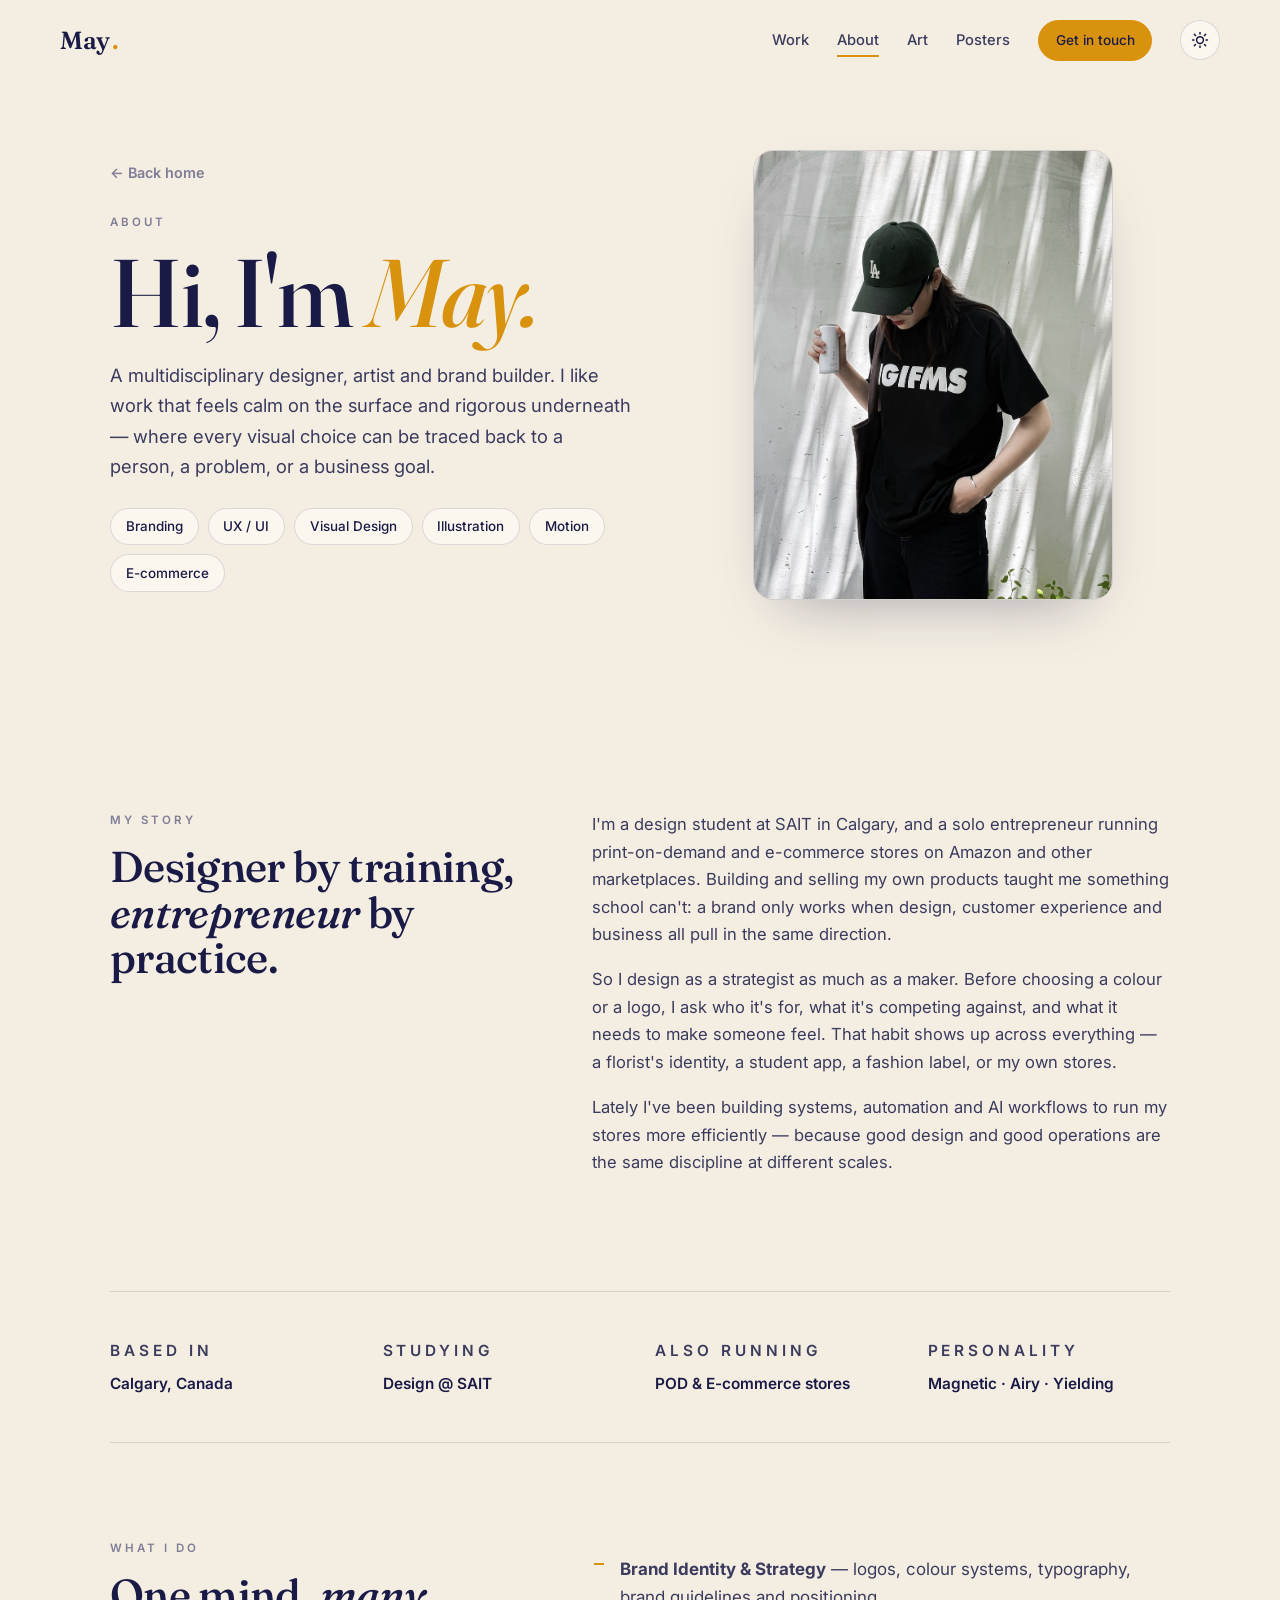
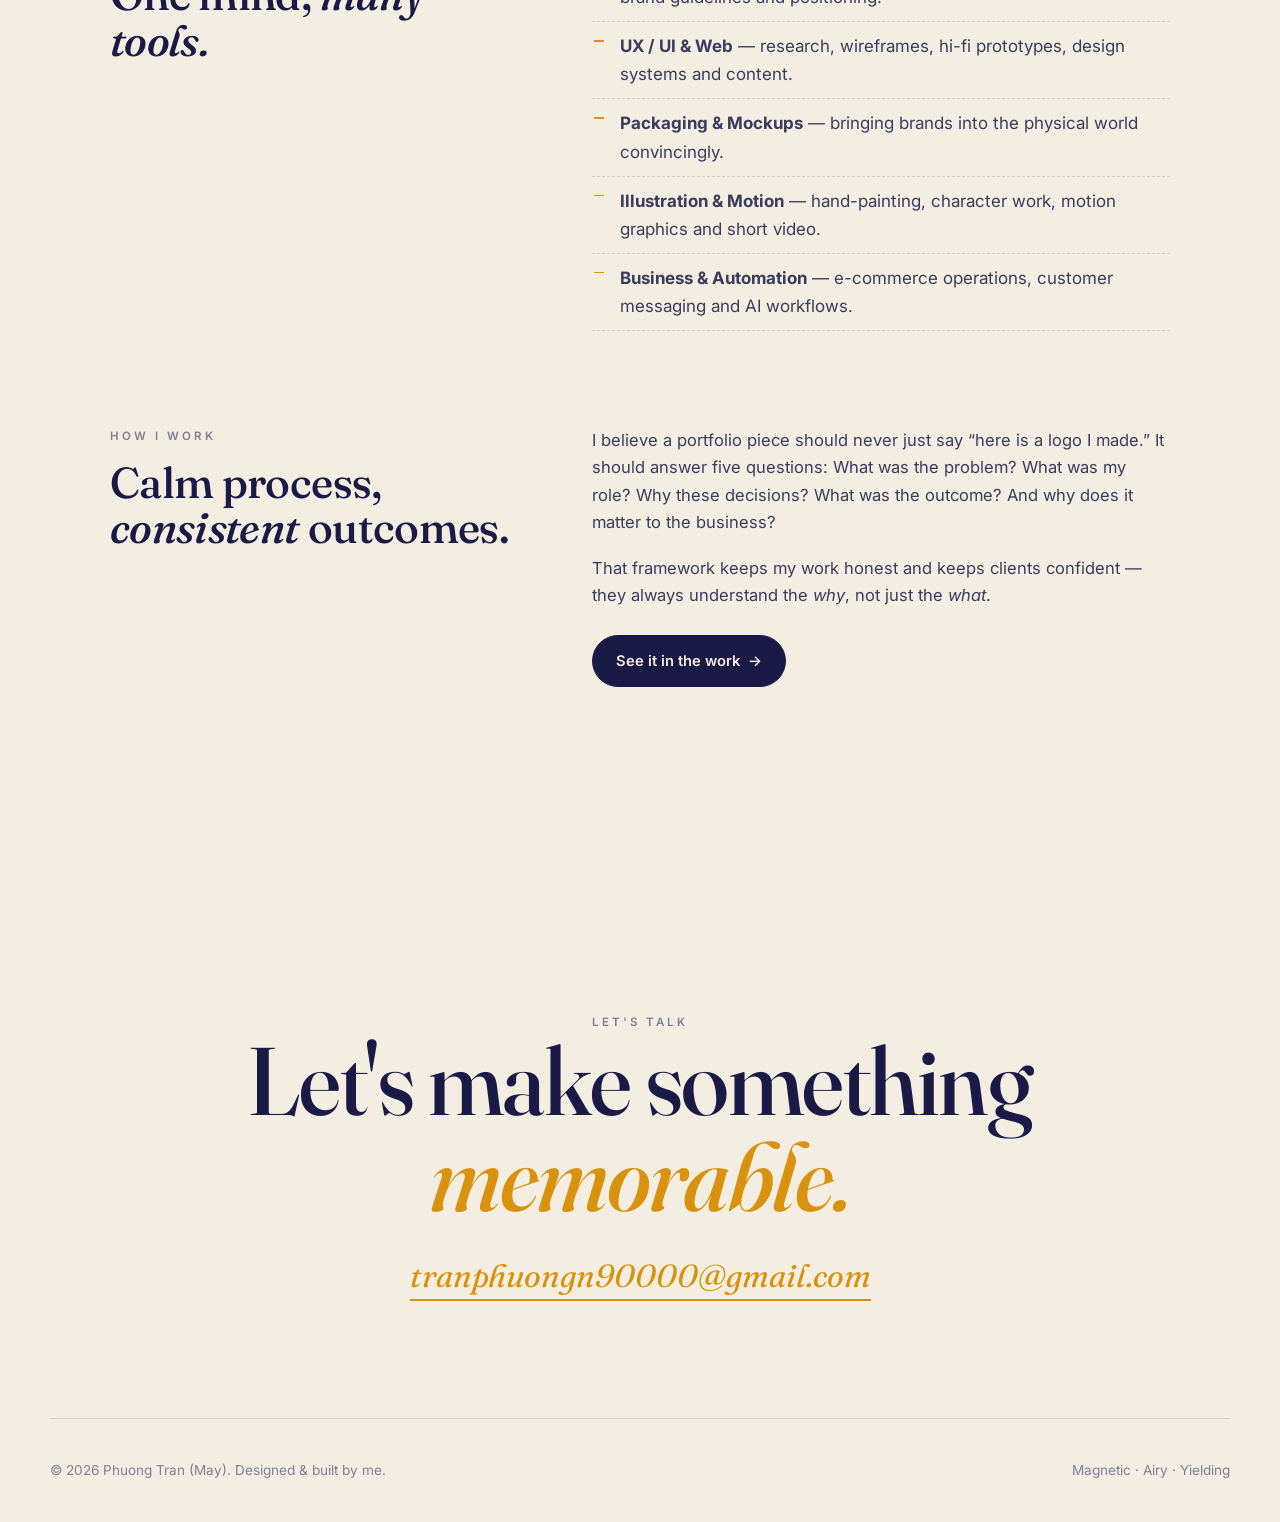
==== about.html @ f68b7678 "Initial portfolio website" ====
<!DOCTYPE html>
<html lang="en">
<head>
<meta charset="UTF-8">
<meta name="viewport" content="width=device-width, initial-scale=1.0">
<title>About — May (Phuong Tran)</title>
<meta name="description" content="About May (Phuong Tran) — multidisciplinary designer, artist and brand builder based in Calgary.">
<link rel="preconnect" href="https://fonts.googleapis.com">
<link rel="preconnect" href="https://fonts.gstatic.com" crossorigin>
<link href="https://fonts.googleapis.com/css2?family=Fraunces:ital,opsz,wght@0,9..144,400;0,9..144,500;0,9..144,600;1,9..144,400;1,9..144,500&family=Inter:wght@400;500;600&family=Caveat:wght@500;600;700&display=swap" rel="stylesheet">
<link rel="stylesheet" href="css/style.css">
<script>(function(){try{var t=localStorage.getItem('may-theme')||'light';document.documentElement.setAttribute('data-theme',t);}catch(e){}})();</script>
<link rel="icon" href="data:image/svg+xml,<svg xmlns='http://www.w3.org/2000/svg' viewBox='0 0 100 100'><text y='.9em' font-size='80' font-family='Georgia' fill='%23D9920E'>M</text></svg>">
</head>
<body>
<nav class="nav">
  <a href="index.html" class="brand">May<span class="dot">.</span></a>
  <div class="nav-right">
    <div class="nav-links">
      <a href="index.html">Work</a><a href="about.html">About</a><a href="art.html">Art</a><a href="posters.html">Posters</a>
      <a href="index.html#contact" class="btn btn--amber nav-cta">Get in touch</a>
    </div>
    <button class="theme-toggle" aria-label="Toggle light / dark">
      <svg class="sun" viewBox="0 0 24 24" fill="none" stroke="currentColor" stroke-width="2" stroke-linecap="round"><circle cx="12" cy="12" r="4.5"/><path d="M12 2v2M12 20v2M2 12h2M20 12h2M4.5 4.5l1.5 1.5M18 18l1.5 1.5M19.5 4.5L18 6M6 18l-1.5 1.5"/></svg>
      <svg class="moon" viewBox="0 0 24 24" fill="none" stroke="currentColor" stroke-width="2" stroke-linecap="round" stroke-linejoin="round"><path d="M21 12.8A9 9 0 1 1 11.2 3a7 7 0 0 0 9.8 9.8z"/></svg>
    </button>
    <button class="burger" aria-label="Menu"><span></span><span></span><span></span></button>
  </div>
</nav>

<header class="proj-hero about-hero">
  <div class="wrap about-hero-grid">
    <div class="about-hero-text">
      <a href="index.html" class="back-link">← Back home</a>
      <p class="eyebrow">About</p>
      <h1>Hi, I'm <span class="serif-italic amber-text">May.</span></h1>
      <p class="lead">A multidisciplinary designer, artist and brand builder. I like work that feels calm on the surface and rigorous underneath — where every visual choice can be traced back to a person, a problem, or a business goal.</p>
      <div class="proj-tags">
        <span class="tag">Branding</span><span class="tag">UX / UI</span><span class="tag">Visual Design</span>
        <span class="tag">Illustration</span><span class="tag">Motion</span><span class="tag">E-commerce</span>
      </div>
    </div>
    <div class="about-hero-art reveal">
      <figure class="about-photo"><img src="assets/img/portrait-photo.jpg" alt="May (Phuong Tran)" decoding="async"></figure>
    </div>
  </div>
</header>

<section class="section">
  <div class="wrap">
    <div class="cs-block reveal">
      <div class="h"><p class="eyebrow">My story</p><h2>Designer by training, <span class="serif-italic">entrepreneur</span> by practice.</h2></div>
      <div class="b">
        <p>I'm a design student at SAIT in Calgary, and a solo entrepreneur running print-on-demand and e-commerce stores on Amazon and other marketplaces. Building and selling my own products taught me something school can't: a brand only works when design, customer experience and business all pull in the same direction.</p>
        <p>So I design as a strategist as much as a maker. Before choosing a colour or a logo, I ask who it's for, what it's competing against, and what it needs to make someone feel. That habit shows up across everything — a florist's identity, a student app, a fashion label, or my own stores.</p>
        <p>Lately I've been building systems, automation and AI workflows to run my stores more efficiently — because good design and good operations are the same discipline at different scales.</p>
      </div>
    </div>

    <div class="facts reveal">
      <div class="f"><p class="eyebrow">Based in</p><p><b>Calgary, Canada</b></p></div>
      <div class="f"><p class="eyebrow">Studying</p><p><b>Design @ SAIT</b></p></div>
      <div class="f"><p class="eyebrow">Also running</p><p><b>POD &amp; E-commerce stores</b></p></div>
      <div class="f"><p class="eyebrow">Personality</p><p><b>Magnetic · Airy · Yielding</b></p></div>
    </div>

    <div class="cs-block reveal">
      <div class="h"><p class="eyebrow">What I do</p><h2>One mind, <span class="serif-italic">many tools.</span></h2></div>
      <div class="b">
        <ul>
          <li><b>Brand Identity &amp; Strategy</b> — logos, colour systems, typography, brand guidelines and positioning.</li>
          <li><b>UX / UI &amp; Web</b> — research, wireframes, hi-fi prototypes, design systems and content.</li>
          <li><b>Packaging &amp; Mockups</b> — bringing brands into the physical world convincingly.</li>
          <li><b>Illustration &amp; Motion</b> — hand-painting, character work, motion graphics and short video.</li>
          <li><b>Business &amp; Automation</b> — e-commerce operations, customer messaging and AI workflows.</li>
        </ul>
      </div>
    </div>

    <div class="cs-block reveal">
      <div class="h"><p class="eyebrow">How I work</p><h2>Calm process, <span class="serif-italic">consistent</span> outcomes.</h2></div>
      <div class="b">
        <p>I believe a portfolio piece should never just say “here is a logo I made.” It should answer five questions: What was the problem? What was my role? Why these decisions? What was the outcome? And why does it matter to the business?</p>
        <p>That framework keeps my work honest and keeps clients confident — they always understand the <em>why</em>, not just the <em>what</em>.</p>
        <a href="index.html#work" class="btn" style="margin-top:8px">See it in the work <span class="arrow">→</span></a>
      </div>
    </div>
  </div>
</section>

<section class="section contact" id="contact">
  <div class="wrap reveal">
    <p class="eyebrow">Let's talk</p>
    <h2>Let's make something <span class="serif-italic amber-text">memorable.</span></h2>
    <a class="mail" href="mailto:tranphuongn90000@gmail.com">tranphuongn90000@gmail.com</a>
  </div>
</section>

<footer class="footer wrap">
  <span>© <span id="year"></span> Phuong Tran (May). Designed &amp; built by me.</span>
  <span>Magnetic · Airy · Yielding</span>
</footer>
<div class="cursor-ring"></div><div class="cursor-dot"></div>
<script src="js/main.js"></script>
</body>
</html>
---- css/style.css ----
/* ===========================================================
   May — Portfolio  ·  Concept: "ONE LINE"
   Drawn by hand, ordered by design.
   Refined · calm · handcrafted-minimal · soft & free.
   Two themes: warm paper (default) + soft dark, via [data-theme].
   =========================================================== */

/* ---------- THEME TOKENS ---------- */
:root{
  /* warm paper (light) */
  --bg:#F4EEE2;
  --bg-tint:#EFE7D7;
  --surface:#FBF7EF;
  --surface-2:#EDE5D5;
  --text:#1A1A46;          /* midnight ink */
  --text-soft:#3B3B5E;
  --text-mute:#807D97;
  --accent:#D9920E;        /* amber, tuned for light */
  --accent-soft:#F0C04A;
  --stroke:#1A1A46;        /* hand-drawn line colour */
  --hair:rgba(26,26,70,.14);
  --hair-2:rgba(26,26,70,.08);
  --shadow:0 26px 60px -30px rgba(26,26,70,.4);
  --shadow-sm:0 16px 36px -22px rgba(26,26,70,.36);
  --paper-grain:rgba(26,26,70,.02);
  color-scheme:light;
}
[data-theme="dark"]{
  --bg:#0F0F1C;
  --bg-tint:#13131F;
  --surface:#181826;
  --surface-2:#20203A;
  --text:#F1EEE3;          /* warm cream */
  --text-soft:#CFCBDE;
  --text-mute:#928FAC;
  --accent:#FFC83D;
  --accent-soft:#FFD877;
  --stroke:#F1EEE3;
  --hair:rgba(255,255,255,.13);
  --hair-2:rgba(255,255,255,.06);
  --shadow:0 30px 70px -28px rgba(0,0,0,.85);
  --shadow-sm:0 18px 40px -22px rgba(0,0,0,.8);
  --paper-grain:rgba(255,255,255,.015);
  color-scheme:dark;
}

/* ---------- back-compat aliases (used by sub-pages) ---------- */
:root,[data-theme]{
  --cream:var(--bg); --cream-2:var(--surface-2); --paper:var(--surface);
  --ink:var(--text); --ink-soft:var(--text-soft); --ink-mute:var(--text-mute);
  --amber:var(--accent); --amber-deep:var(--accent); --line:var(--hair);
  --r:18px; --maxw:1180px;
  --ease:cubic-bezier(.22,.61,.36,1);
  --serif:"Fraunces",Georgia,serif;
  --sans:"Inter",system-ui,-apple-system,Segoe UI,Roboto,sans-serif;
  --hand:"Caveat",cursive;
}

*,*::before,*::after{box-sizing:border-box;margin:0;padding:0}
html{scroll-behavior:smooth;-webkit-text-size-adjust:100%}
body{
  font-family:var(--sans);background:var(--bg);color:var(--text-soft);
  line-height:1.65;font-size:17px;overflow-x:hidden;-webkit-font-smoothing:antialiased;
  transition:background .6s var(--ease),color .6s var(--ease);
}
img,video{max-width:100%;display:block}
a{color:inherit;text-decoration:none}
::selection{background:var(--accent);color:var(--bg)}

h1,h2,h3,h4{font-family:var(--serif);color:var(--text);line-height:1.05;font-weight:500;letter-spacing:-.015em}
.serif-italic{font-family:var(--serif);font-style:italic}
.hand{font-family:var(--hand);font-weight:600}
.amber-text{color:var(--accent)}
.wrap{max-width:var(--maxw);margin:0 auto;padding:0 clamp(22px,5vw,60px)}
.eyebrow{font-family:var(--sans);font-size:.72rem;font-weight:600;letter-spacing:.26em;text-transform:uppercase;color:var(--text-mute)}

/* ---------- custom cursor ---------- */
.cursor-dot,.cursor-ring{position:fixed;top:0;left:0;border-radius:50%;pointer-events:none;z-index:9999;mix-blend-mode:normal;opacity:0;transition:opacity .3s}
.cursor-dot{width:7px;height:7px;background:var(--accent);transform:translate(-50%,-50%)}
.cursor-ring{width:38px;height:38px;border:1.5px solid var(--stroke);transform:translate(-50%,-50%);transition:width .3s var(--ease),height .3s var(--ease),background .3s,border-color .3s,opacity .3s}
.cursor-ring.hot{width:62px;height:62px;background:color-mix(in srgb,var(--accent) 16%,transparent);border-color:var(--accent)}
body.cursor-on{cursor:none}
body.cursor-on a,body.cursor-on button{cursor:none}
@media(hover:none){.cursor-dot,.cursor-ring{display:none}}

/* ---------- buttons ---------- */
.btn{display:inline-flex;align-items:center;gap:.55em;font-family:var(--sans);font-weight:600;font-size:.92rem;
  padding:.85em 1.55em;border-radius:100px;border:1.5px solid var(--text);background:var(--text);color:var(--bg);
  cursor:pointer;transition:transform .4s var(--ease),background .3s,color .3s,box-shadow .4s,border-color .3s}
.btn:hover{box-shadow:var(--shadow-sm)}
.btn--ghost{background:transparent;color:var(--text)}
.btn--ghost:hover{background:var(--text);color:var(--bg)}
.btn--amber,.nav-links a.btn--amber{background:var(--accent);border-color:var(--accent);color:#1A1A46}
.btn--amber:hover{filter:brightness(1.05)}
.arrow{transition:transform .35s var(--ease)}
.btn:hover .arrow{transform:translateX(4px)}

/* ---------- nav ---------- */
.nav{position:fixed;top:0;left:0;right:0;z-index:50;display:flex;align-items:center;justify-content:space-between;
  padding:20px clamp(22px,5vw,60px);transition:background .4s,box-shadow .4s,padding .4s}
.nav.scrolled{background:color-mix(in srgb,var(--bg) 80%,transparent);backdrop-filter:blur(14px);box-shadow:0 1px 0 var(--hair);padding-top:13px;padding-bottom:13px}
.brand{font-family:var(--serif);font-size:1.55rem;font-weight:600;color:var(--text);letter-spacing:-.02em;display:flex;align-items:center;gap:.12em}
.brand .dot{color:var(--accent)}
.nav-right{display:flex;align-items:center;gap:clamp(16px,2.2vw,30px)}
.nav-links{display:flex;align-items:center;gap:clamp(16px,2.2vw,30px)}
.nav-links a{font-size:.92rem;font-weight:500;color:var(--text-soft);position:relative;padding:4px 0}
.nav-links a::after{content:"";position:absolute;left:0;bottom:0;width:0;height:1.5px;background:var(--accent);transition:width .35s var(--ease)}
.nav-links a:hover::after,.nav-links a.active::after{width:100%}
.nav-cta{padding:.6em 1.2em !important;font-size:.85rem !important}
.theme-toggle{width:40px;height:40px;border-radius:50%;border:1.5px solid var(--hair);background:var(--surface);color:var(--text);
  display:grid;place-items:center;cursor:pointer;transition:transform .5s var(--ease),border-color .3s,background .3s}
.theme-toggle:hover{transform:rotate(40deg);border-color:var(--accent)}
.theme-toggle svg{width:18px;height:18px}
.theme-toggle .moon{display:none}
[data-theme="dark"] .theme-toggle .sun{display:none}
[data-theme="dark"] .theme-toggle .moon{display:block}
.burger{display:none;flex-direction:column;gap:5px;background:none;border:0;cursor:pointer;padding:6px}
.burger span{width:26px;height:2px;background:var(--text);transition:.3s}

/* ---------- thread line (signature) ---------- */
.thread{position:fixed;top:0;left:max(28px,4vw);height:100vh;width:60px;z-index:1;pointer-events:none;opacity:.9}
.thread svg{height:100%;width:100%;overflow:visible}
.thread path{fill:none;stroke:var(--stroke);stroke-width:1.6;stroke-linecap:round;
  stroke-dasharray:var(--len);stroke-dashoffset:var(--len);opacity:.5}
@media(max-width:1100px){.thread{display:none}}

/* ---------- hero ---------- */
.hero{position:relative;min-height:100vh;display:flex;align-items:center;padding:120px 0 60px;overflow:hidden}
.hero-glow{position:absolute;border-radius:50%;filter:blur(80px);opacity:.5;z-index:0}
.glow-1{width:46vw;height:46vw;background:radial-gradient(circle,var(--accent-soft),transparent 68%);top:-14vw;right:-8vw;opacity:.4}
.glow-2{width:40vw;height:40vw;background:radial-gradient(circle,color-mix(in srgb,var(--text) 30%,transparent),transparent 70%);bottom:-16vw;left:6vw;opacity:.18}
.hero-inner{position:relative;z-index:3;width:100%}
.hero .sig{position:absolute;right:clamp(-10px,2vw,40px);top:50%;transform:translateY(-50%);width:min(42vw,540px);z-index:2;opacity:.9;pointer-events:none}
.hero .sig path{fill:none;stroke:var(--stroke);stroke-width:2.2;stroke-linecap:round;stroke-linejoin:round}
.hero-eyebrow{margin-bottom:24px;display:flex;align-items:center;gap:14px;opacity:0;animation:rise .8s .1s var(--ease) forwards}
.hero-eyebrow .ln{width:46px;height:1.5px;background:var(--accent)}
.hero h1{font-size:clamp(3rem,11vw,9rem);line-height:.9;letter-spacing:-.04em}
.hero h1 .line{display:block;overflow:hidden}
.hero h1 .line>span{display:block;opacity:0;transform:translateY(112%);animation:rise 1s var(--ease) forwards}
.hero h1 .l2>span{animation-delay:.12s}.hero h1 .l3>span{animation-delay:.24s}
.hero h1 em{font-style:italic;color:var(--accent)}
.hero-sub{margin-top:30px;max-width:44ch;font-size:1.08rem;color:var(--text-soft);opacity:0;animation:rise .8s .55s var(--ease) forwards}
.hero-tags{margin-top:26px;display:flex;flex-wrap:wrap;gap:18px;opacity:0;animation:rise .8s .68s var(--ease) forwards}
.hero-tags span{font-family:var(--hand);font-size:1.35rem;color:var(--text);display:flex;align-items:center;gap:18px}
.hero-tags span::after{content:"";width:6px;height:6px;border-radius:50%;background:var(--accent)}
.hero-tags span:last-child::after{display:none}
.hero-actions{margin-top:38px;display:flex;flex-wrap:wrap;gap:14px;opacity:0;animation:rise .8s .8s var(--ease) forwards}
.scroll-hint{position:absolute;bottom:26px;left:50%;transform:translateX(-50%);font-size:.7rem;letter-spacing:.2em;text-transform:uppercase;color:var(--text-mute);z-index:3;display:flex;flex-direction:column;align-items:center;gap:8px}
.scroll-hint .bar{width:1px;height:40px;background:linear-gradient(var(--text-mute),transparent);animation:pulse 1.8s infinite}
@keyframes rise{to{opacity:1;transform:translateY(0)}}
@keyframes pulse{0%,100%{opacity:.3}50%{opacity:1}}

/* ---------- chapters / sections ---------- */
.chapter{position:relative;padding:clamp(80px,12vw,150px) 0}
.chapter-head{display:flex;align-items:baseline;gap:24px;margin-bottom:48px;flex-wrap:wrap}
.chapter-no{font-family:var(--serif);font-style:italic;font-size:clamp(2.4rem,6vw,4.4rem);color:var(--accent);line-height:1;font-weight:400;opacity:.9}
.chapter-head h2{font-size:clamp(2rem,5.4vw,3.6rem);flex:1;min-width:260px}
.chapter-head .meta{max-width:34ch;color:var(--text-mute);font-size:.98rem}
.divider-line{width:100%;height:24px;margin:0 0 0;overflow:visible}
.divider-line path{fill:none;stroke:var(--stroke);stroke-width:1.6;stroke-linecap:round;opacity:.45;
  stroke-dasharray:var(--len);stroke-dashoffset:var(--len);transition:stroke-dashoffset 1.4s var(--ease)}
.divider-line.in path{stroke-dashoffset:0}

/* drawn underline under a word */
.uline{position:relative;display:inline-block}
.uline svg{position:absolute;left:-2%;bottom:-.32em;width:104%;height:.45em;overflow:visible}
.uline svg path{fill:none;stroke:var(--accent);stroke-width:3;stroke-linecap:round;
  stroke-dasharray:var(--len);stroke-dashoffset:var(--len);transition:stroke-dashoffset 1s .2s var(--ease)}
.in .uline svg path,.uline.in svg path{stroke-dashoffset:0}

/* reveal */
.reveal{opacity:0;transform:translateY(32px);transition:opacity .9s var(--ease),transform .9s var(--ease)}
.reveal.in{opacity:1;transform:none}
[data-delay="1"]{transition-delay:.08s}[data-delay="2"]{transition-delay:.16s}[data-delay="3"]{transition-delay:.24s}

/* ---------- intro statement ---------- */
.statement{padding:clamp(60px,9vw,120px) 0}
.statement p{font-family:var(--serif);font-size:clamp(1.6rem,3.6vw,2.7rem);line-height:1.32;color:var(--text);max-width:20ch;font-weight:400}
.statement p .mute{color:var(--text-mute)}
.statement .sign{font-family:var(--hand);font-size:2.2rem;color:var(--accent);margin-top:26px;display:inline-block}

/* ---------- work (editorial list w/ hover preview) ---------- */
.work-list{border-top:1px solid var(--hair)}
.work-row{position:relative;display:grid;grid-template-columns:auto 1fr auto;align-items:center;gap:26px;
  padding:clamp(24px,3.4vw,40px) 6px;border-bottom:1px solid var(--hair);transition:padding-left .5s var(--ease)}
.work-row:hover{padding-left:24px}
.work-row .wno{font-family:var(--serif);font-style:italic;font-size:1.1rem;color:var(--accent);width:34px}
.work-row .wmain{display:flex;flex-direction:column;gap:6px}
.work-row .wtitle{font-family:var(--serif);font-size:clamp(1.7rem,4.6vw,3rem);color:var(--text);line-height:1;transition:color .3s,transform .5s var(--ease)}
.work-row:hover .wtitle{color:var(--accent)}
.work-row .wcat{font-size:.8rem;letter-spacing:.14em;text-transform:uppercase;color:var(--text-mute);font-weight:600}
.work-row .wgo{display:inline-flex;align-items:center;gap:8px;font-weight:600;font-size:.9rem;color:var(--text);white-space:nowrap}
.work-row:hover .wgo .arrow{transform:translateX(6px)}
.work-row .wthumb{display:none}
/* floating preview (desktop) */
.work-preview{position:fixed;top:0;left:0;width:clamp(220px,22vw,320px);aspect-ratio:4/3;border-radius:14px;overflow:hidden;
  pointer-events:none;z-index:40;opacity:0;transform:translate(-50%,-50%) scale(.8) rotate(-4deg);
  box-shadow:var(--shadow);transition:opacity .4s var(--ease),transform .5s var(--ease);border:1px solid var(--hair)}
.work-preview.show{opacity:1;transform:translate(-50%,-50%) scale(1) rotate(-3deg)}
.work-preview img{width:100%;height:100%;object-fit:cover}
@media(hover:none),(max-width:780px){
  .work-preview{display:none}
  .work-row{grid-template-columns:auto 1fr;gap:18px}
  .work-row .wgo{display:none}
  .work-row .wthumb{display:block;grid-column:1/-1;margin-top:14px;border-radius:12px;overflow:hidden;border:1px solid var(--hair);aspect-ratio:16/10}
  .work-row .wthumb img{width:100%;height:100%;object-fit:cover}
}

/* ---------- motion strip ---------- */
.media-grid{display:grid;grid-template-columns:repeat(2,1fr);gap:22px;align-items:stretch}
.media-card{position:relative;display:flex;flex-direction:column;border-radius:var(--r);overflow:hidden;background:var(--surface);border:1px solid var(--hair)}
.media-card video{cursor:pointer;width:100%;aspect-ratio:16/9;object-fit:contain;display:block;background:#13132A}
.media-card img{width:100%;aspect-ratio:16/9;object-fit:contain;background:#13132A;display:block}
.media-card .cap{margin-top:auto}
@media(max-width:880px){.media-grid{grid-template-columns:1fr 1fr}}
@media(max-width:600px){.media-grid{grid-template-columns:1fr}}
.sound-hint{position:absolute;top:12px;right:12px;display:flex;align-items:center;gap:6px;font-size:.72rem;font-weight:600;
  background:color-mix(in srgb,var(--bg) 55%,transparent);backdrop-filter:blur(6px);color:var(--text);
  border:1px solid var(--hair);padding:.42em .75em;border-radius:100px;pointer-events:none;z-index:3;transition:opacity .3s}
.sound-hint svg{width:13px;height:13px}
.media-card .cap{padding:16px 20px}
.media-card .cap b{font-family:var(--serif);font-size:1.15rem;color:var(--text);display:block}
.media-card .cap small{color:var(--text-mute)}

/* ---------- about teaser ---------- */
.about-grid{display:grid;grid-template-columns:1.05fr .95fr;gap:clamp(34px,6vw,80px);align-items:center}
.about-grid h2{font-size:clamp(1.9rem,4.6vw,3rem);margin-bottom:22px}
.about-grid p{margin-bottom:18px;color:var(--text-soft)}
.about-card{background:var(--surface);border:1px solid var(--hair);border-radius:var(--r);padding:34px;box-shadow:var(--shadow-sm)}
.stat-row{display:flex;gap:14px;flex-wrap:wrap;margin-bottom:20px}
.stat{flex:1;min-width:120px;background:var(--surface-2);border-radius:14px;padding:18px}
.stat b{font-family:var(--serif);font-size:2rem;color:var(--text);display:block;line-height:1}
.stat small{font-size:.8rem;color:var(--text-mute)}
.svc{display:flex;align-items:center;gap:12px;padding:12px 0;border-bottom:1px dashed var(--hair);font-weight:500;color:var(--text)}
.svc:last-child{border-bottom:0}
.svc .n{font-family:var(--serif);font-style:italic;color:var(--accent);width:32px}

/* ---------- About hero: line-art figure + real avatar ---------- */
.about-hero{padding-bottom:20px}
.about-hero-grid{display:grid;grid-template-columns:1.05fr .95fr;gap:clamp(28px,5vw,72px);align-items:center}
.about-hero-art{position:relative;display:flex;justify-content:center}
.about-photo{width:min(88%,360px);aspect-ratio:4/5;border-radius:20px;overflow:hidden;
  border:1px solid var(--hair);box-shadow:var(--shadow);
  opacity:0;transform:translateY(26px) scale(.98);transition:opacity 1s var(--ease),transform 1s var(--ease)}
.about-hero-art.in .about-photo{opacity:1;transform:none}
.about-photo img{width:100%;height:100%;object-fit:cover;object-position:center 22%;transition:transform 1.2s var(--ease)}
.about-photo:hover img{transform:scale(1.04)}
@media(max-width:920px){
  .about-hero-grid{grid-template-columns:1fr;gap:18px}
  .about-hero-art{justify-content:flex-start;margin-top:8px}
  .about-photo{width:min(70%,300px)}
}

/* ---------- contact ---------- */
.contact{text-align:center}
.contact h2{font-size:clamp(2.4rem,8vw,6rem);line-height:1;margin-bottom:26px}
.contact .mail{font-family:var(--serif);font-style:italic;font-size:clamp(1.3rem,3.5vw,2rem);color:var(--accent);border-bottom:2px solid var(--accent);padding-bottom:4px}
.socials{margin-top:40px;display:flex;gap:14px;justify-content:center;flex-wrap:wrap}

/* ---------- footer ---------- */
.footer{padding:40px 0;border-top:1px solid var(--hair);display:flex;justify-content:space-between;align-items:center;gap:18px;flex-wrap:wrap;font-size:.85rem;color:var(--text-mute)}
.footer .hand{color:var(--accent);font-size:1.2rem}

/* ===========================================================
   PROJECT (case study) pages — refreshed to match
   =========================================================== */
.proj-hero{padding:150px 0 0;position:relative}
.back-link{display:inline-flex;align-items:center;gap:8px;font-weight:600;font-size:.9rem;color:var(--text-mute);margin-bottom:28px}
.back-link:hover{color:var(--accent)}
.proj-hero h1{font-size:clamp(2.6rem,8vw,6rem);line-height:.96;margin:14px 0 22px}
.proj-hero .lead{max-width:60ch;font-size:1.15rem;color:var(--text-soft)}
.proj-tags{display:flex;flex-wrap:wrap;gap:9px;margin-top:26px}
.tag{font-size:.84rem;font-weight:500;color:var(--text);border:1px solid var(--hair);background:var(--surface);padding:.5em 1.1em;border-radius:100px}
.proj-cover{margin-top:50px;border-radius:var(--r);overflow:hidden;box-shadow:var(--shadow);border:1px solid var(--hair)}

.section{padding:clamp(56px,9vw,120px) 0}
.section-head{display:flex;align-items:flex-end;justify-content:space-between;gap:30px;margin-bottom:50px;flex-wrap:wrap}
.section-head h2{font-size:clamp(2rem,5vw,3.4rem)}
.section-head p{max-width:40ch;color:var(--text-mute)}
.dark-panel{background:var(--bg-tint)}

.facts{display:grid;grid-template-columns:repeat(4,1fr);gap:30px;padding:46px 0;border-top:1px solid var(--hair);border-bottom:1px solid var(--hair);margin:56px 0}
.facts .f .eyebrow{margin-bottom:8px}
.facts .f p{font-size:.96rem;color:var(--text-soft)}
.facts .f b{color:var(--text);font-weight:600}

.cs-block{display:grid;grid-template-columns:.42fr .58fr;gap:clamp(28px,5vw,70px);margin:clamp(54px,8vw,96px) 0}
.cs-block .h .eyebrow{margin-bottom:14px}
.cs-block .h h2{font-size:clamp(1.8rem,4.2vw,2.7rem)}
.cs-block .b p{margin-bottom:18px;font-size:1.04rem}
.cs-block ul{list-style:none;margin-top:6px}
.cs-block ul li{padding:10px 0 10px 28px;position:relative;border-bottom:1px dashed var(--hair)}
.cs-block ul li::before{content:"";position:absolute;left:2px;top:18px;width:10px;height:1.5px;background:var(--accent)}
.full-img{margin:34px 0;border-radius:var(--r);overflow:hidden;border:1px solid var(--hair);box-shadow:var(--shadow-sm)}
.img-cap{font-size:.82rem;color:var(--text-mute);font-style:italic;margin-top:10px;text-align:center}

.process-grid{display:grid;grid-template-columns:repeat(2,1fr);gap:24px;margin-top:28px}
.process-grid figure{border-radius:14px;overflow:hidden;border:1px solid var(--hair);background:var(--surface)}
.process-grid figure img,.process-grid figure video{width:100%;aspect-ratio:16/10;object-fit:cover}
.process-grid figcaption{padding:14px 18px;font-size:.86rem;color:var(--text-mute)}
.process-grid figcaption b{color:var(--text);font-family:var(--serif);display:block;font-size:1rem;margin-bottom:2px}

.poster-trio{display:grid;grid-template-columns:repeat(3,1fr);gap:20px;margin-top:30px}
.poster-trio figure{border-radius:12px;overflow:hidden;border:2px solid var(--stroke);background:var(--surface);cursor:zoom-in;transition:transform .5s var(--ease),box-shadow .5s var(--ease)}
.poster-trio figure:hover{transform:translateY(-5px);box-shadow:var(--shadow-sm)}
.poster-trio figure img{width:100%;display:block;transition:transform .8s var(--ease)}
.poster-trio figure:hover img{transform:scale(1.03)}
.poster-trio figcaption{padding:12px 16px 14px;font-family:var(--serif);font-size:.92rem;color:var(--text-mute);border-top:2px solid var(--stroke)}
@media(max-width:760px){.poster-trio{grid-template-columns:1fr;max-width:380px;margin-inline:auto}}

.swatches{display:flex;flex-wrap:wrap;gap:14px;margin-top:24px}
.swatch{border-radius:14px;overflow:hidden;border:1px solid var(--hair);width:130px;background:var(--surface)}
.swatch .col{height:74px}
.swatch .lbl{padding:10px 12px;font-size:.78rem}
.swatch .lbl b{display:block;color:var(--text);font-size:.85rem}
.swatch .lbl code{color:var(--text-mute);font-size:.74rem}

.next-proj{display:flex;align-items:center;justify-content:space-between;gap:20px;padding:clamp(40px,7vw,80px) 0;border-top:1px solid var(--hair);flex-wrap:wrap}
.next-proj small{color:var(--text-mute);letter-spacing:.16em;text-transform:uppercase;font-size:.72rem;font-weight:600}
.next-proj a{font-family:var(--serif);font-size:clamp(1.8rem,5vw,3rem);color:var(--text);display:inline-flex;align-items:center;gap:14px;transition:gap .35s var(--ease),color .3s}
.next-proj a:hover{gap:24px;color:var(--accent)}

/* gallery */
.gallery{columns:3;column-gap:20px}
.gallery .g-item{break-inside:avoid;margin-bottom:20px;border-radius:14px;overflow:hidden;cursor:zoom-in;position:relative;border:1px solid var(--hair)}
.gallery .g-item.framed{border:6px solid #111;border-radius:8px}
.gallery .g-item img{width:100%;transition:transform .8s var(--ease)}
.gallery .g-item:hover img{transform:scale(1.04)}
.gallery .g-item .cap{position:absolute;left:0;right:0;bottom:0;padding:26px 16px 12px;color:#fff;font-family:var(--serif);font-style:italic;font-size:1rem;background:linear-gradient(transparent,rgba(15,15,30,.8));opacity:0;transition:.4s}
.gallery .g-item:hover .cap{opacity:1}

/* lightbox */
.lightbox{position:fixed;inset:0;background:color-mix(in srgb,var(--bg) 88%,#000);z-index:200;display:none;align-items:center;justify-content:center;padding:30px;cursor:zoom-out}
.lightbox.open{display:flex;animation:fade .3s ease}
.lightbox img{max-width:92vw;max-height:90vh;border-radius:10px;box-shadow:0 30px 80px rgba(0,0,0,.6)}
@keyframes fade{from{opacity:0}to{opacity:1}}

/* chip on covers */
.chip-row{position:absolute;top:14px;left:14px;display:flex;gap:7px;z-index:2}
.chip{font-size:.7rem;font-weight:600;background:color-mix(in srgb,var(--bg) 70%,transparent);backdrop-filter:blur(6px);color:var(--text);border:1px solid var(--hair);padding:.35em .8em;border-radius:100px}

/* ---------- responsive ---------- */
@media(max-width:920px){
  .nav-links{position:fixed;inset:0;width:100%;height:100vh;flex-direction:column;justify-content:center;align-items:center;
    gap:30px;background:var(--bg);padding:80px 32px;transform:translateX(100%);opacity:0;visibility:hidden;
    transition:transform .45s var(--ease),opacity .35s var(--ease),visibility .45s;z-index:60}
  .nav-links.open{transform:none;opacity:1;visibility:visible}
  .nav-links a{font-size:1.9rem;font-family:var(--serif);color:var(--text)}
  .nav-links a::after{display:none}
  .nav-links .nav-cta{margin-top:6px;font-size:1rem !important;padding:.8em 1.6em !important}
  .theme-toggle{z-index:61}
  .burger{display:flex;z-index:61}
  .burger.open span{background:var(--text)}
  .burger.open span:nth-child(1){transform:translateY(7px) rotate(45deg)}
  .burger.open span:nth-child(2){opacity:0}
  .burger.open span:nth-child(3){transform:translateY(-7px) rotate(-45deg)}
  .about-grid{grid-template-columns:1fr}
  .cs-block{grid-template-columns:1fr;gap:18px}
  .facts{grid-template-columns:repeat(2,1fr);gap:24px}
  .gallery{columns:2}
  .hero .sig{opacity:.16;width:80vw}
}
@media(max-width:560px){
  body{font-size:16px}
  .gallery{columns:1}.process-grid{grid-template-columns:1fr}.facts{grid-template-columns:1fr}
  .section-head{flex-direction:column;align-items:flex-start}
  .chapter-head{gap:12px}
}
@media(prefers-reduced-motion:reduce){*{animation:none !important;transition:none !important}}
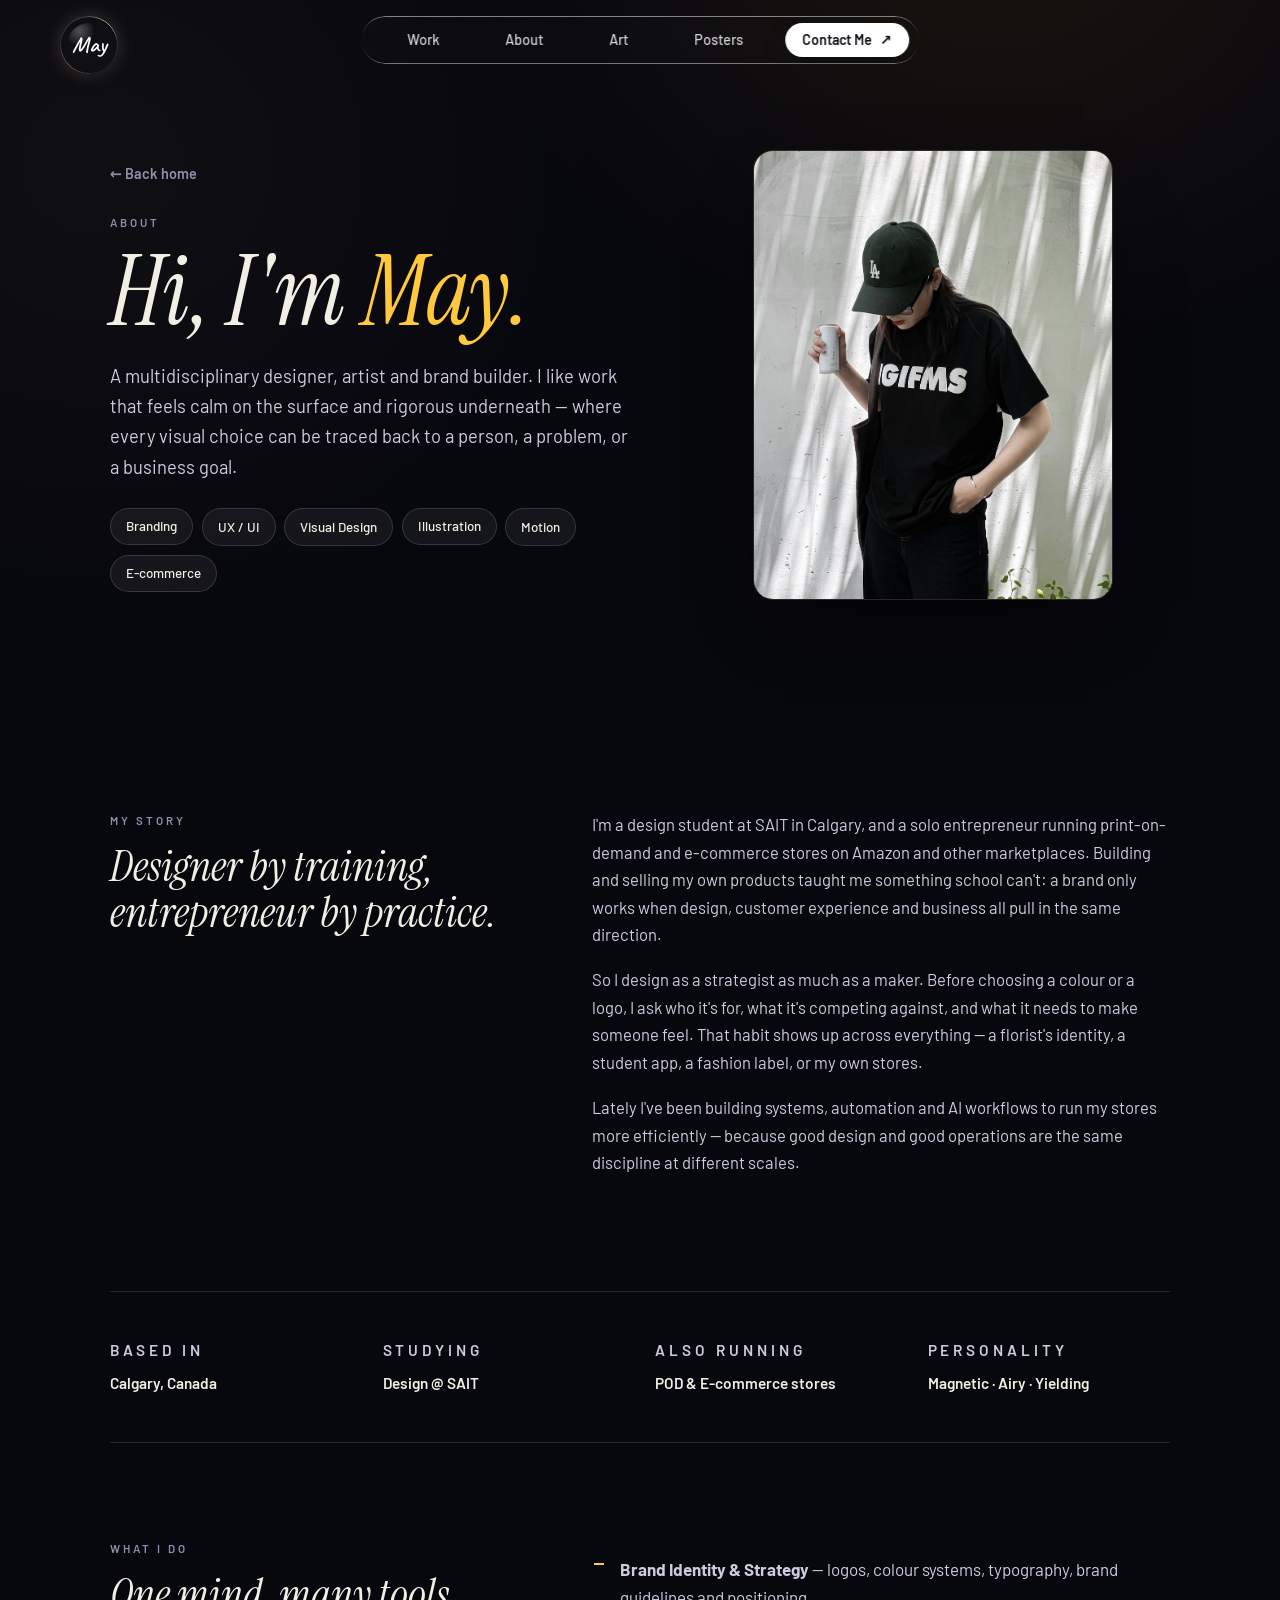
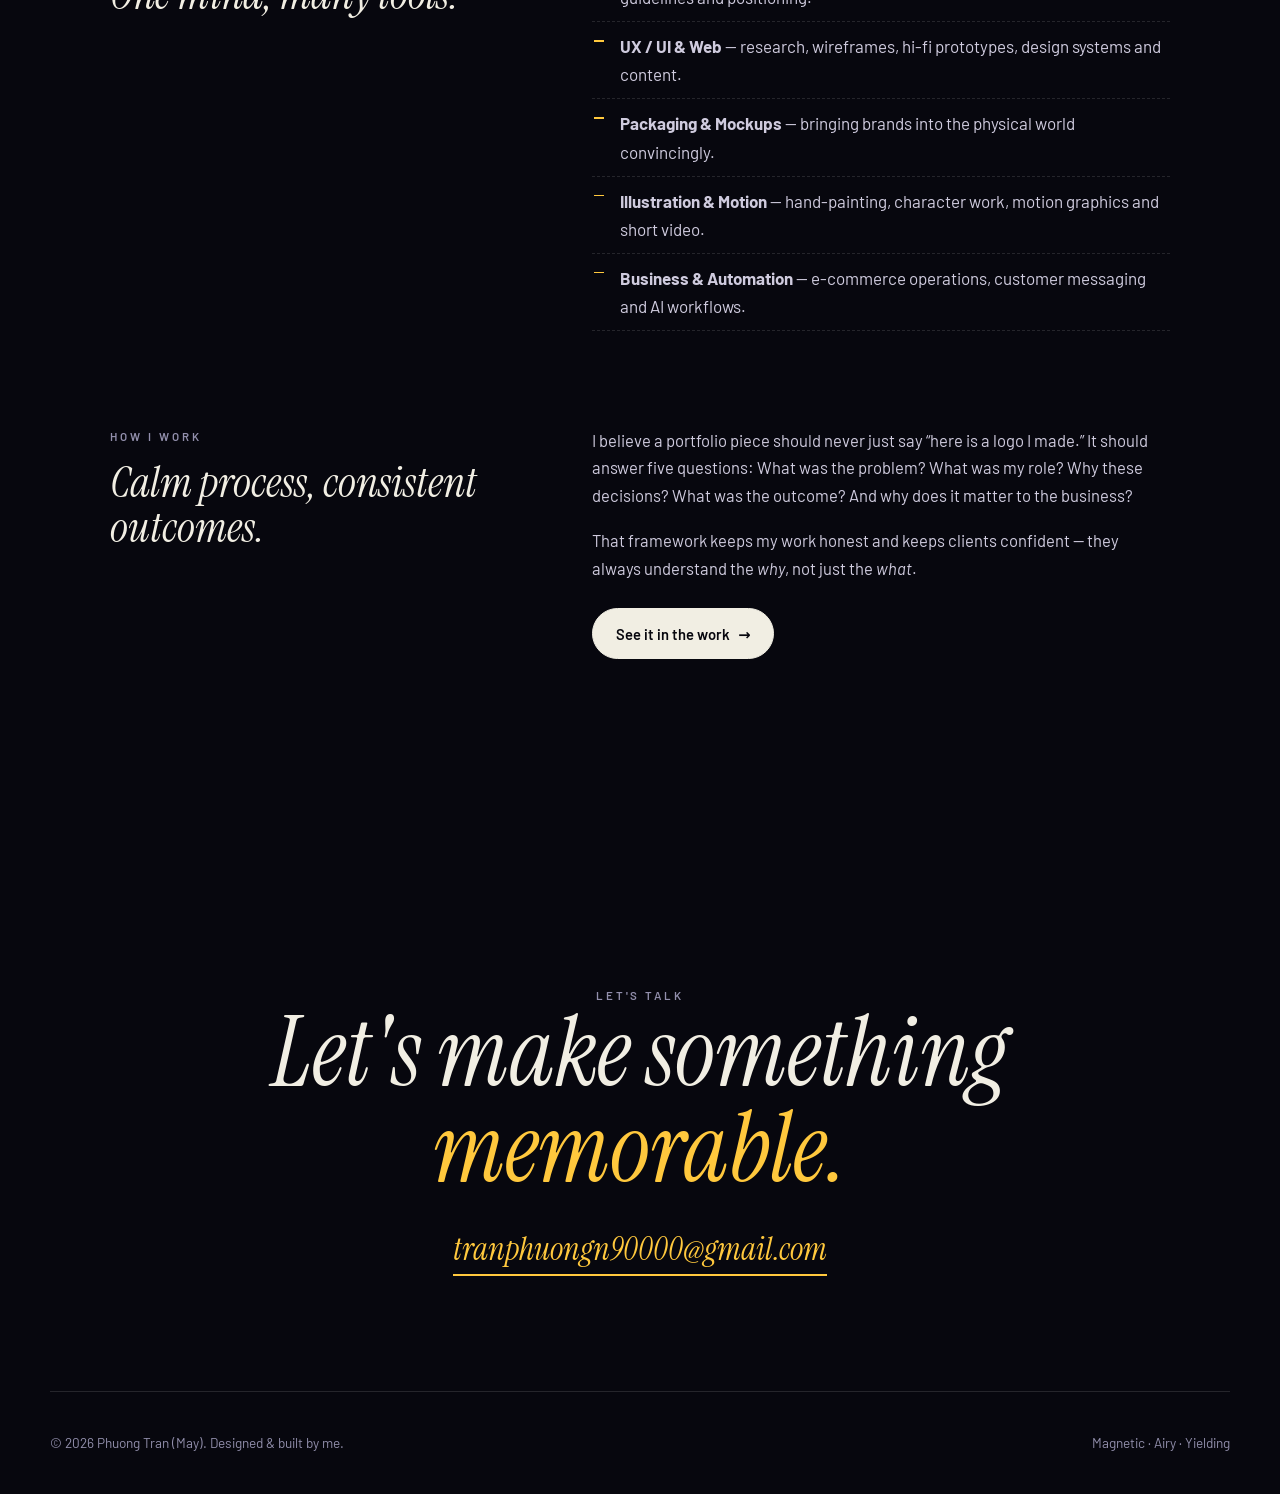
==== commit 5d108906: "second portfolio website" ====
--- a/about.html
+++ b/about.html
@@ -7,18 +7,18 @@
 <meta name="description" content="About May (Phuong Tran) — multidisciplinary designer, artist and brand builder based in Calgary.">
 <link rel="preconnect" href="https://fonts.googleapis.com">
 <link rel="preconnect" href="https://fonts.gstatic.com" crossorigin>
-<link href="https://fonts.googleapis.com/css2?family=Fraunces:ital,opsz,wght@0,9..144,400;0,9..144,500;0,9..144,600;1,9..144,400;1,9..144,500&family=Inter:wght@400;500;600&family=Caveat:wght@500;600;700&display=swap" rel="stylesheet">
+<link href="https://fonts.googleapis.com/css2?family=Instrument+Serif:ital@0;1&family=Barlow:wght@300;400;500;600&family=Caveat:wght@500;600;700&display=swap" rel="stylesheet">
 <link rel="stylesheet" href="css/style.css">
-<script>(function(){try{var t=localStorage.getItem('may-theme')||'light';document.documentElement.setAttribute('data-theme',t);}catch(e){}})();</script>
+<script>(function(){try{var t=localStorage.getItem('may-theme')||'dark';document.documentElement.setAttribute('data-theme',t);}catch(e){}})();</script>
 <link rel="icon" href="data:image/svg+xml,<svg xmlns='http://www.w3.org/2000/svg' viewBox='0 0 100 100'><text y='.9em' font-size='80' font-family='Georgia' fill='%23D9920E'>M</text></svg>">
 </head>
 <body>
 <nav class="nav">
-  <a href="index.html" class="brand">May<span class="dot">.</span></a>
+  <a href="index.html" class="brand">May</a>
   <div class="nav-right">
     <div class="nav-links">
       <a href="index.html">Work</a><a href="about.html">About</a><a href="art.html">Art</a><a href="posters.html">Posters</a>
-      <a href="index.html#contact" class="btn btn--amber nav-cta">Get in touch</a>
+      <a href="index.html#contact" class="btn btn--amber nav-cta">Contact Me <span class="arrow">↗</span></a>
     </div>
     <button class="theme-toggle" aria-label="Toggle light / dark">
       <svg class="sun" viewBox="0 0 24 24" fill="none" stroke="currentColor" stroke-width="2" stroke-linecap="round"><circle cx="12" cy="12" r="4.5"/><path d="M12 2v2M12 20v2M2 12h2M20 12h2M4.5 4.5l1.5 1.5M18 18l1.5 1.5M19.5 4.5L18 6M6 18l-1.5 1.5"/></svg>
--- a/css/style.css
+++ b/css/style.css
@@ -51,9 +51,10 @@
   --amber:var(--accent); --amber-deep:var(--accent); --line:var(--hair);
   --r:18px; --maxw:1180px;
   --ease:cubic-bezier(.22,.61,.36,1);
-  --serif:"Fraunces",Georgia,serif;
-  --sans:"Inter",system-ui,-apple-system,Segoe UI,Roboto,sans-serif;
-  --hand:"Caveat",cursive;
+  --serif:"Instrument Serif",Georgia,serif;
+  --sans:"Barlow",system-ui,-apple-system,Segoe UI,Roboto,sans-serif;
+  --hand:"Instrument Serif",Georgia,serif;
+  --signature:"Caveat",cursive;
 }
 
 *,*::before,*::after{box-sizing:border-box;margin:0;padding:0}
@@ -67,21 +68,19 @@
 a{color:inherit;text-decoration:none}
 ::selection{background:var(--accent);color:var(--bg)}
 
-h1,h2,h3,h4{font-family:var(--serif);color:var(--text);line-height:1.05;font-weight:500;letter-spacing:-.015em}
+h1,h2,h3,h4{font-family:var(--serif);font-style:italic;color:var(--text);line-height:1.05;font-weight:400;letter-spacing:0}
 .serif-italic{font-family:var(--serif);font-style:italic}
-.hand{font-family:var(--hand);font-weight:600}
+.hand{font-family:var(--hand);font-style:italic;font-weight:400}
 .amber-text{color:var(--accent)}
 .wrap{max-width:var(--maxw);margin:0 auto;padding:0 clamp(22px,5vw,60px)}
 .eyebrow{font-family:var(--sans);font-size:.72rem;font-weight:600;letter-spacing:.26em;text-transform:uppercase;color:var(--text-mute)}
 
-/* ---------- custom cursor ---------- */
-.cursor-dot,.cursor-ring{position:fixed;top:0;left:0;border-radius:50%;pointer-events:none;z-index:9999;mix-blend-mode:normal;opacity:0;transition:opacity .3s}
-.cursor-dot{width:7px;height:7px;background:var(--accent);transform:translate(-50%,-50%)}
-.cursor-ring{width:38px;height:38px;border:1.5px solid var(--stroke);transform:translate(-50%,-50%);transition:width .3s var(--ease),height .3s var(--ease),background .3s,border-color .3s,opacity .3s}
-.cursor-ring.hot{width:62px;height:62px;background:color-mix(in srgb,var(--accent) 16%,transparent);border-color:var(--accent)}
-body.cursor-on{cursor:none}
-body.cursor-on a,body.cursor-on button{cursor:none}
-@media(hover:none){.cursor-dot,.cursor-ring{display:none}}
+/* ---------- native cursor ---------- */
+.cursor-dot,.cursor-ring{display:none}
+body.cursor-on,body.cursor-on a,body.cursor-on button{cursor:auto}
+@property --shine-angle{syntax:"<angle>";inherits:false;initial-value:0deg}
+@keyframes metal-shine{to{--shine-angle:360deg}}
+@keyframes card-edge-glint{0%,54%{transform:translateX(-120%);opacity:0}66%{opacity:1}100%{transform:translateX(145%);opacity:0}}
 
 /* ---------- buttons ---------- */
 .btn{display:inline-flex;align-items:center;gap:.55em;font-family:var(--sans);font-weight:600;font-size:.92rem;
@@ -96,19 +95,32 @@
 .btn:hover .arrow{transform:translateX(4px)}
 
 /* ---------- nav ---------- */
-.nav{position:fixed;top:0;left:0;right:0;z-index:50;display:flex;align-items:center;justify-content:space-between;
-  padding:20px clamp(22px,5vw,60px);transition:background .4s,box-shadow .4s,padding .4s}
-.nav.scrolled{background:color-mix(in srgb,var(--bg) 80%,transparent);backdrop-filter:blur(14px);box-shadow:0 1px 0 var(--hair);padding-top:13px;padding-bottom:13px}
-.brand{font-family:var(--serif);font-size:1.55rem;font-weight:600;color:var(--text);letter-spacing:-.02em;display:flex;align-items:center;gap:.12em}
-.brand .dot{color:var(--accent)}
-.nav-right{display:flex;align-items:center;gap:clamp(16px,2.2vw,30px)}
-.nav-links{display:flex;align-items:center;gap:clamp(16px,2.2vw,30px)}
-.nav-links a{font-size:.92rem;font-weight:500;color:var(--text-soft);position:relative;padding:4px 0}
+.nav{position:fixed;top:16px;left:0;right:0;z-index:50;display:flex;align-items:center;justify-content:space-between;
+  padding:0 clamp(22px,5vw,60px);transition:top .4s var(--ease),padding .4s var(--ease)}
+.nav.scrolled{top:12px;background:transparent !important;-webkit-backdrop-filter:none !important;backdrop-filter:none !important;box-shadow:none !important;border:0 !important}
+.brand{position:relative;width:58px;height:58px;border-radius:50%;display:grid;place-items:center;
+  font-family:var(--signature);font-style:normal;font-size:1.42rem;font-weight:600;color:#fff;letter-spacing:0;
+  background:rgba(255,255,255,.01);background-blend-mode:luminosity;
+  -webkit-backdrop-filter:blur(4px);backdrop-filter:blur(4px);
+  box-shadow:inset 0 1px 1px rgba(255,255,255,.14),0 0 18px rgba(255,224,170,.18);overflow:hidden}
+.brand::before{content:"";position:absolute;inset:0;border-radius:inherit;padding:1.4px;
+  background:conic-gradient(from var(--shine-angle,0deg),rgba(255,255,255,.18),rgba(255,244,214,.88) 10%,rgba(255,255,255,.18) 22%,rgba(255,255,255,.08) 48%,rgba(255,224,170,.55) 62%,rgba(255,255,255,.12) 78%,rgba(255,255,255,.18));
+  -webkit-mask:linear-gradient(#fff 0 0) content-box,linear-gradient(#fff 0 0);
+  -webkit-mask-composite:xor;mask-composite:exclude;pointer-events:none;animation:metal-shine 4.8s linear infinite}
+.brand::after{content:"";position:absolute;inset:7px;border-radius:inherit;
+  background:radial-gradient(circle at 28% 18%,rgba(255,255,255,.28),transparent 32%);
+  pointer-events:none;mix-blend-mode:screen}
+.brand .dot{display:none}
+.nav-right{display:flex;align-items:center;justify-content:flex-end;gap:clamp(12px,1.6vw,22px);min-width:48px}
+.nav-links{display:flex;align-items:center;gap:18px}
+.nav-links a{font-size:.9rem;font-weight:500;color:rgba(255,255,255,.82);position:relative;padding:8px 20px;line-height:1}
 .nav-links a::after{content:"";position:absolute;left:0;bottom:0;width:0;height:1.5px;background:var(--accent);transition:width .35s var(--ease)}
 .nav-links a:hover::after,.nav-links a.active::after{width:100%}
-.nav-cta{padding:.6em 1.2em !important;font-size:.85rem !important}
-.theme-toggle{width:40px;height:40px;border-radius:50%;border:1.5px solid var(--hair);background:var(--surface);color:var(--text);
+.nav-cta{padding:9px 16px !important;border-radius:100px !important;border-color:rgba(255,255,255,.88) !important;background:#fff !important;color:#111119 !important;font-size:.88rem !important;font-weight:600 !important;box-shadow:0 8px 24px rgba(0,0,0,.18)}
+.theme-toggle{width:48px;height:48px;border-radius:50%;border:1px solid rgba(255,255,255,.14);background:rgba(255,255,255,.01);color:var(--text);
+  -webkit-backdrop-filter:blur(4px);backdrop-filter:blur(4px);
   display:grid;place-items:center;cursor:pointer;transition:transform .5s var(--ease),border-color .3s,background .3s}
+.nav .theme-toggle{display:none}
 .theme-toggle:hover{transform:rotate(40deg);border-color:var(--accent)}
 .theme-toggle svg{width:18px;height:18px}
 .theme-toggle .moon{display:none}
@@ -148,6 +160,7 @@
 .scroll-hint{position:absolute;bottom:26px;left:50%;transform:translateX(-50%);font-size:.7rem;letter-spacing:.2em;text-transform:uppercase;color:var(--text-mute);z-index:3;display:flex;flex-direction:column;align-items:center;gap:8px}
 .scroll-hint .bar{width:1px;height:40px;background:linear-gradient(var(--text-mute),transparent);animation:pulse 1.8s infinite}
 @keyframes rise{to{opacity:1;transform:translateY(0)}}
+@keyframes fadein{to{opacity:1}}
 @keyframes pulse{0%,100%{opacity:.3}50%{opacity:1}}
 
 /* ---------- chapters / sections ---------- */
@@ -175,18 +188,19 @@
 
 /* ---------- intro statement ---------- */
 .statement{padding:clamp(60px,9vw,120px) 0}
-.statement p{font-family:var(--serif);font-size:clamp(1.6rem,3.6vw,2.7rem);line-height:1.32;color:var(--text);max-width:20ch;font-weight:400}
+.statement p{font-family:var(--serif);font-style:italic;font-size:clamp(1.6rem,3.6vw,2.7rem);line-height:1.32;color:var(--text);max-width:20ch;font-weight:400}
 .statement p .mute{color:var(--text-mute)}
-.statement .sign{font-family:var(--hand);font-size:2.2rem;color:var(--accent);margin-top:26px;display:inline-block}
+.statement .sign{font-family:var(--signature);font-style:normal;font-weight:600;font-size:2.2rem;color:var(--accent);margin-top:26px;display:inline-block}
 
 /* ---------- work (editorial list w/ hover preview) ---------- */
 .work-list{border-top:1px solid var(--hair)}
 .work-row{position:relative;display:grid;grid-template-columns:auto 1fr auto;align-items:center;gap:26px;
-  padding:clamp(24px,3.4vw,40px) 6px;border-bottom:1px solid var(--hair);transition:padding-left .5s var(--ease)}
-.work-row:hover{padding-left:24px}
+  padding:clamp(24px,3.4vw,40px) 6px;border-bottom:1px solid var(--hair)}
+.work-row>span{transition:transform .4s var(--ease)}
+.work-row:hover>span{transform:translate3d(18px,0,0)}
 .work-row .wno{font-family:var(--serif);font-style:italic;font-size:1.1rem;color:var(--accent);width:34px}
 .work-row .wmain{display:flex;flex-direction:column;gap:6px}
-.work-row .wtitle{font-family:var(--serif);font-size:clamp(1.7rem,4.6vw,3rem);color:var(--text);line-height:1;transition:color .3s,transform .5s var(--ease)}
+.work-row .wtitle{font-family:var(--serif);font-style:italic;font-weight:400;font-size:clamp(1.7rem,4.6vw,3rem);color:var(--text);line-height:1;transition:color .3s,transform .5s var(--ease)}
 .work-row:hover .wtitle{color:var(--accent)}
 .work-row .wcat{font-size:.8rem;letter-spacing:.14em;text-transform:uppercase;color:var(--text-mute);font-weight:600}
 .work-row .wgo{display:inline-flex;align-items:center;gap:8px;font-weight:600;font-size:.9rem;color:var(--text);white-space:nowrap}
@@ -194,10 +208,12 @@
 .work-row .wthumb{display:none}
 /* floating preview (desktop) */
 .work-preview{position:fixed;top:0;left:0;width:clamp(220px,22vw,320px);aspect-ratio:4/3;border-radius:14px;overflow:hidden;
-  pointer-events:none;z-index:40;opacity:0;transform:translate(-50%,-50%) scale(.8) rotate(-4deg);
-  box-shadow:var(--shadow);transition:opacity .4s var(--ease),transform .5s var(--ease);border:1px solid var(--hair)}
-.work-preview.show{opacity:1;transform:translate(-50%,-50%) scale(1) rotate(-3deg)}
-.work-preview img{width:100%;height:100%;object-fit:cover}
+  pointer-events:none;z-index:40;opacity:0;background:var(--surface);
+  transform:translate3d(calc(var(--preview-x, -1000px) - 50%),calc(var(--preview-y, -1000px) - 50%),0);scale:.94;
+  box-shadow:var(--shadow-sm);transition:opacity .18s ease,scale .18s var(--ease);
+  border:1px solid var(--hair);will-change:transform,opacity;contain:strict}
+.work-preview.show{opacity:1;scale:1}
+.work-preview img{width:100%;height:100%;object-fit:contain;object-position:center}
 @media(hover:none),(max-width:780px){
   .work-preview{display:none}
   .work-row{grid-template-columns:auto 1fr;gap:18px}
@@ -219,7 +235,7 @@
   border:1px solid var(--hair);padding:.42em .75em;border-radius:100px;pointer-events:none;z-index:3;transition:opacity .3s}
 .sound-hint svg{width:13px;height:13px}
 .media-card .cap{padding:16px 20px}
-.media-card .cap b{font-family:var(--serif);font-size:1.15rem;color:var(--text);display:block}
+.media-card .cap b{font-family:var(--serif);font-style:italic;font-weight:400;font-size:1.15rem;color:var(--text);display:block}
 .media-card .cap small{color:var(--text-mute)}
 
 /* ---------- about teaser ---------- */
@@ -229,7 +245,7 @@
 .about-card{background:var(--surface);border:1px solid var(--hair);border-radius:var(--r);padding:34px;box-shadow:var(--shadow-sm)}
 .stat-row{display:flex;gap:14px;flex-wrap:wrap;margin-bottom:20px}
 .stat{flex:1;min-width:120px;background:var(--surface-2);border-radius:14px;padding:18px}
-.stat b{font-family:var(--serif);font-size:2rem;color:var(--text);display:block;line-height:1}
+.stat b{font-family:var(--serif);font-style:italic;font-weight:400;font-size:2rem;color:var(--text);display:block;line-height:1}
 .stat small{font-size:.8rem;color:var(--text-mute)}
 .svc{display:flex;align-items:center;gap:12px;padding:12px 0;border-bottom:1px dashed var(--hair);font-weight:500;color:var(--text)}
 .svc:last-child{border-bottom:0}
@@ -298,14 +314,14 @@
 .process-grid figure{border-radius:14px;overflow:hidden;border:1px solid var(--hair);background:var(--surface)}
 .process-grid figure img,.process-grid figure video{width:100%;aspect-ratio:16/10;object-fit:cover}
 .process-grid figcaption{padding:14px 18px;font-size:.86rem;color:var(--text-mute)}
-.process-grid figcaption b{color:var(--text);font-family:var(--serif);display:block;font-size:1rem;margin-bottom:2px}
+.process-grid figcaption b{color:var(--text);font-family:var(--serif);font-style:italic;font-weight:400;display:block;font-size:1rem;margin-bottom:2px}
 
 .poster-trio{display:grid;grid-template-columns:repeat(3,1fr);gap:20px;margin-top:30px}
 .poster-trio figure{border-radius:12px;overflow:hidden;border:2px solid var(--stroke);background:var(--surface);cursor:zoom-in;transition:transform .5s var(--ease),box-shadow .5s var(--ease)}
 .poster-trio figure:hover{transform:translateY(-5px);box-shadow:var(--shadow-sm)}
 .poster-trio figure img{width:100%;display:block;transition:transform .8s var(--ease)}
 .poster-trio figure:hover img{transform:scale(1.03)}
-.poster-trio figcaption{padding:12px 16px 14px;font-family:var(--serif);font-size:.92rem;color:var(--text-mute);border-top:2px solid var(--stroke)}
+.poster-trio figcaption{padding:12px 16px 14px;font-family:var(--serif);font-style:italic;font-size:.92rem;color:var(--text-mute);border-top:2px solid var(--stroke)}
 @media(max-width:760px){.poster-trio{grid-template-columns:1fr;max-width:380px;margin-inline:auto}}
 
 .swatches{display:flex;flex-wrap:wrap;gap:14px;margin-top:24px}
@@ -315,10 +331,24 @@
 .swatch .lbl b{display:block;color:var(--text);font-size:.85rem}
 .swatch .lbl code{color:var(--text-mute);font-size:.74rem}
 
-.next-proj{display:flex;align-items:center;justify-content:space-between;gap:20px;padding:clamp(40px,7vw,80px) 0;border-top:1px solid var(--hair);flex-wrap:wrap}
-.next-proj small{color:var(--text-mute);letter-spacing:.16em;text-transform:uppercase;font-size:.72rem;font-weight:600}
-.next-proj a{font-family:var(--serif);font-size:clamp(1.8rem,5vw,3rem);color:var(--text);display:inline-flex;align-items:center;gap:14px;transition:gap .35s var(--ease),color .3s}
-.next-proj a:hover{gap:24px;color:var(--accent)}
+.next-proj{padding:clamp(54px,8vw,96px) 0;border-top:1px solid var(--hair);overflow:hidden}
+.next-proj small{display:block;color:var(--text-mute);letter-spacing:.18em;text-transform:uppercase;font-size:.72rem;font-weight:600;margin-bottom:22px}
+.next-card-row{display:flex;gap:18px;overflow-x:auto;scroll-snap-type:x proximity;padding:2px clamp(22px,5vw,60px) 8px;margin-inline:calc(clamp(22px,5vw,60px) * -1)}
+.next-card-row::-webkit-scrollbar{display:none}
+.next-card{position:relative;flex:0 0 clamp(250px,calc((100% - 54px)/4),340px);aspect-ratio:16/10;border-radius:18px;overflow:hidden;
+  border:1px solid rgba(255,255,255,.12);background:#07070E;scroll-snap-align:start;transition:transform .45s var(--ease),border-color .35s,box-shadow .45s var(--ease)}
+.next-card:hover{transform:translateY(-5px);border-color:rgba(255,255,255,.26);box-shadow:0 28px 80px -52px rgba(0,0,0,.9)}
+.next-card-media{position:absolute;inset:0;background:#07070E}
+.next-card-media::after{content:"";position:absolute;inset:0;background:linear-gradient(180deg,rgba(0,0,0,.02) 24%,rgba(0,0,0,.18) 48%,rgba(0,0,0,.78));pointer-events:none}
+.next-card-media img,.next-card-media video{width:100%;height:100%;object-fit:cover}
+.next-card-thumb{position:absolute;left:16px;bottom:18px;width:58px;aspect-ratio:1;border-radius:8px;overflow:hidden;border:1px solid rgba(255,255,255,.28);
+  box-shadow:0 14px 34px rgba(0,0,0,.34);z-index:2;background:#090910}
+.next-card-thumb img,.next-card-thumb video{width:100%;height:100%;object-fit:cover}
+.next-card-copy{position:absolute;left:0;right:0;bottom:0;z-index:2;padding:0 44px 18px 88px;display:flex;flex-direction:column;gap:6px}
+.next-card-copy h3{font-size:clamp(1.2rem,1.8vw,1.55rem);line-height:1;color:#fff}
+.next-card-copy p{max-width:29ch;color:rgba(255,255,255,.76);font-size:.82rem;line-height:1.32}
+.next-card-arrow{position:absolute;right:16px;bottom:20px;font-family:var(--serif);font-style:italic;font-size:2.1rem;line-height:1;color:rgba(255,255,255,.88);z-index:2}
+.next-card:hover .next-card-arrow{color:var(--accent)}
 
 /* gallery */
 .gallery{columns:3;column-gap:20px}
@@ -345,7 +375,7 @@
     gap:30px;background:var(--bg);padding:80px 32px;transform:translateX(100%);opacity:0;visibility:hidden;
     transition:transform .45s var(--ease),opacity .35s var(--ease),visibility .45s;z-index:60}
   .nav-links.open{transform:none;opacity:1;visibility:visible}
-  .nav-links a{font-size:1.9rem;font-family:var(--serif);color:var(--text)}
+  .nav-links a{font-size:1.9rem;font-family:var(--sans);font-weight:500;color:var(--text)}
   .nav-links a::after{display:none}
   .nav-links .nav-cta{margin-top:6px;font-size:1rem !important;padding:.8em 1.6em !important}
   .theme-toggle{z-index:61}
@@ -367,3 +397,177 @@
   .chapter-head{gap:12px}
 }
 @media(prefers-reduced-motion:reduce){*{animation:none !important;transition:none !important}}
+
+/* ===========================================================
+   CINEMATIC DARK + LIQUID GLASS  (whole-site upgrade)
+   =========================================================== */
+[data-theme="dark"]{
+  --bg:#07070E; --bg-tint:#0B0B17; --surface:rgba(255,255,255,.045); --surface-2:rgba(255,255,255,.07);
+  --hair:rgba(255,255,255,.12); --hair-2:rgba(255,255,255,.06);
+}
+/* ambient cinematic glows */
+[data-theme="dark"] body::before{
+  content:"";position:fixed;inset:0;z-index:-1;pointer-events:none;
+  background:
+    radial-gradient(68vw 54vw at 78% -8%, rgba(255,191,0,.07), transparent 62%),
+    radial-gradient(62vw 58vw at 8% 18%, rgba(255,224,170,.035), transparent 64%),
+    linear-gradient(180deg,#07070E 0%,#07070E 100%);
+}
+
+/* ---- Liquid-glass core ---- */
+.glass{position:relative;background:rgba(255,255,255,.045);
+  -webkit-backdrop-filter:blur(14px);backdrop-filter:blur(14px);
+  box-shadow:inset 0 1px 1px rgba(255,255,255,.12);border:none}
+.glass::before{content:"";position:absolute;inset:0;border-radius:inherit;padding:1.4px;
+  background:linear-gradient(180deg,rgba(255,255,255,.5),rgba(255,255,255,.14) 22%,rgba(255,255,255,0) 42%,rgba(255,255,255,0) 60%,rgba(255,255,255,.14) 80%,rgba(255,255,255,.5));
+  -webkit-mask:linear-gradient(#fff 0 0) content-box,linear-gradient(#fff 0 0);
+  -webkit-mask-composite:xor;mask-composite:exclude;pointer-events:none;z-index:1}
+.glass-chip{display:inline-flex;align-items:center;background:rgba(255,255,255,.06);
+  border:1px solid rgba(255,255,255,.14);-webkit-backdrop-filter:blur(8px);backdrop-filter:blur(8px);
+  color:rgba(255,255,255,.92);border-radius:100px;padding:.34em .8em;font-size:.7rem;font-weight:500;
+  font-family:var(--sans);white-space:nowrap;line-height:1.2}
+/* light theme: glass falls back to clean solid cards */
+[data-theme="light"] .glass{background:var(--surface);box-shadow:var(--shadow-sm)}
+[data-theme="light"] .glass::before{background:linear-gradient(180deg,rgba(26,26,70,.12),transparent 40%,transparent 60%,rgba(26,26,70,.12))}
+[data-theme="light"] .glass-chip{background:var(--surface);border-color:var(--hair);color:var(--text)}
+
+/* ---- Apply glassy treatment to existing cards (dark) ---- */
+[data-theme="dark"] .work-card,
+[data-theme="dark"] .about-card,
+[data-theme="dark"] .media-card,
+[data-theme="dark"] .stat,
+[data-theme="dark"] .swatch,
+[data-theme="dark"] .process-grid figure,
+[data-theme="dark"] .gallery .g-item,
+[data-theme="dark"] .theme-toggle{
+  background:rgba(255,255,255,.045) !important;
+  -webkit-backdrop-filter:blur(14px);backdrop-filter:blur(14px);
+  border:1px solid rgba(255,255,255,.10);
+  box-shadow:inset 0 1px 1px rgba(255,255,255,.10);
+}
+[data-theme="dark"] .work-card .thumb,
+[data-theme="dark"] .media-card video,[data-theme="dark"] .media-card img,
+[data-theme="dark"] .process-grid figure img,[data-theme="dark"] .process-grid figure video,
+[data-theme="dark"] .gallery .g-item img{background:transparent !important}
+[data-theme="dark"] .tag{background:rgba(255,255,255,.06);border-color:rgba(255,255,255,.14);
+  -webkit-backdrop-filter:blur(8px);backdrop-filter:blur(8px)}
+[data-theme="dark"] .nav.scrolled{background:transparent !important;-webkit-backdrop-filter:none !important;backdrop-filter:none !important;border:0 !important;box-shadow:none !important}
+
+/* ===========================================================
+   CAPABILITIES — liquid-glass cards (always cinematic dark)
+   =========================================================== */
+.caps{position:relative;background:linear-gradient(180deg,#07070E 0%,#07070E 52%,#06060D 100%);color:var(--text);padding:clamp(72px,11vw,140px) 0;overflow:hidden}
+.caps::before{content:"";position:absolute;inset:0;pointer-events:none;
+  background:
+    radial-gradient(52vw 42vw at 84% 4%, rgba(255,191,0,.08), transparent 64%),
+    radial-gradient(54vw 46vw at 8% 22%, rgba(255,224,170,.035), transparent 66%);}
+.caps .wrap{position:relative;z-index:2}
+.cap-kicker{font-family:var(--sans);font-size:.82rem;color:rgba(255,255,255,.7);margin-bottom:18px;letter-spacing:.02em}
+.caps h2{font-family:var(--serif);font-style:italic;color:#fff;font-size:clamp(2.4rem,6.5vw,5rem);line-height:.92;letter-spacing:-.02em;margin-bottom:54px}
+.cap-grid{display:grid;grid-template-columns:repeat(3,1fr);gap:24px}
+.cap-card{position:relative;border-radius:22px;padding:26px;min-height:340px;display:flex;flex-direction:column;
+  opacity:0;transform:translateY(34px) scale(.99);transition:opacity .9s var(--ease),transform .9s var(--ease)}
+.cap-card.in{opacity:1;transform:none}
+.cap-card:nth-child(2){transition-delay:.1s}.cap-card:nth-child(3){transition-delay:.2s}
+.cap-top{display:flex;align-items:flex-start;justify-content:space-between;gap:14px}
+.cap-icon{width:46px;height:46px;border-radius:13px;display:grid;place-items:center;flex:none}
+.cap-icon svg{width:22px;height:22px;color:#fff}
+.cap-tags{display:flex;flex-wrap:wrap;justify-content:flex-end;gap:6px;max-width:72%}
+.cap-card h3{font-family:var(--serif);font-style:italic;color:#fff;font-size:clamp(1.8rem,3.4vw,2.4rem);letter-spacing:-1px;line-height:1;margin-top:auto}
+.cap-card p{margin-top:14px;font-size:.92rem;color:rgba(255,255,255,.85);font-family:var(--sans);font-weight:300;line-height:1.5;max-width:34ch}
+.cap-card .glass::before,.cap-icon.glass::before{border-radius:inherit}
+@media(hover:hover){.cap-card{transition:opacity .9s var(--ease),transform .5s var(--ease),box-shadow .5s var(--ease)}
+  .cap-card:hover{transform:translateY(-6px);box-shadow:0 30px 60px -30px rgba(0,0,0,.7)}}
+@media(max-width:880px){.cap-grid{grid-template-columns:1fr;max-width:460px;margin:0 auto}}
+
+/* ===========================================================
+   CINEMATIC HERO — full-bleed video + glass chrome
+   =========================================================== */
+.hero.cine{min-height:calc(100vh + clamp(70px,8vw,130px));display:flex;flex-direction:column;align-items:flex-start;justify-content:center;
+  text-align:left;padding:120px 0 clamp(140px,12vw,210px);overflow:hidden;position:relative;background:#06060d}
+.hero-video{position:absolute;left:50%;top:calc(50% + clamp(18px,3vw,56px));transform:translate(-50%,-50%);width:100%;height:calc(100% + clamp(90px,10vw,180px));
+  object-fit:cover;object-position:center center;z-index:0;opacity:0;transition:opacity 1.4s ease;filter:saturate(1.06)}
+.hero-video.ready{opacity:1}
+/* warm sunlight glow only — no dark overlay */
+.hero-sun{position:absolute;inset:0;z-index:1;pointer-events:none;
+  background:radial-gradient(44vw 40vw at 16% 2%, rgba(255,224,150,.22), rgba(255,196,90,.08) 42%, transparent 66%)}
+.hero.cine::after{content:none}
+.hero.cine .hero-glow{display:none}
+.hero.cine .hero-inner{position:absolute;inset:0;z-index:3;display:block;text-align:left;max-width:none;width:100%;box-sizing:border-box;margin:0;padding:0}
+.hero-kicker{font-family:var(--sans);font-size:.8rem;letter-spacing:.02em;color:rgba(255,255,255,.7);margin-bottom:14px;
+  opacity:0;animation:rise .8s .15s var(--ease) forwards}
+
+.hero-badge{display:inline-flex;align-items:center;gap:10px;padding:5px 14px 5px 5px;border-radius:100px;
+  font-size:.8rem;color:rgba(255,255,255,.92);margin-bottom:26px;
+  opacity:0;animation:rise .8s .2s var(--ease) forwards}
+.badge-new{background:#fff;color:#0a0a14;border-radius:100px;padding:3px 11px;font-size:.7rem;font-weight:600}
+
+.blurtext{font-family:var(--serif);font-style:italic;color:#fff;font-weight:400;
+  position:absolute;left:clamp(22px,5vw,72px);top:clamp(185px,31vh,320px);
+  font-size:clamp(4rem,7.8vw,6.8rem);line-height:.84;letter-spacing:-.01em;max-width:6ch}
+.blurtext .bw{display:block;opacity:0;filter:blur(12px);transform:translateY(28px)}
+.blurtext .bw.in{animation:blurin .8s var(--ease) forwards}
+.blurtext .bw em,.blurtext .am{font-style:italic;color:var(--accent)}
+@keyframes blurin{50%{opacity:.6;filter:blur(5px);transform:translateY(-4px)}100%{opacity:1;filter:blur(0);transform:none}}
+
+.hero-sub-c{position:absolute;inset-inline:0;top:64%;width:min(760px,72vw);
+  text-align:center;margin-inline:auto;font-size:.98rem;color:rgba(255,255,255,.84);
+  font-weight:300;line-height:1.55;opacity:0;animation:fadein .8s .9s var(--ease) forwards}
+.hero-cta-row{position:absolute;inset-inline:0;top:calc(64% + 88px);
+  width:min(760px,82vw);display:grid;grid-template-columns:repeat(2,minmax(0,1fr));gap:18px;
+  margin-inline:auto;opacity:0;animation:fadein .8s 1.05s var(--ease) forwards}
+.hero-mini-card{min-height:132px;display:flex;flex-direction:column;justify-content:flex-end;gap:10px;
+  position:relative;overflow:hidden;padding:26px 24px;border-radius:8px;border:1px solid rgba(255,255,255,.34);
+  background:rgba(8,8,14,.045);-webkit-backdrop-filter:blur(2px);backdrop-filter:blur(2px);
+  color:#fff;box-shadow:inset 0 1px 1px rgba(255,255,255,.14),0 0 16px rgba(255,230,185,.12);
+  transition:transform .35s var(--ease),background .3s,border-color .3s}
+.hero-mini-card::before{content:"";position:absolute;inset:0;border-radius:inherit;padding:1.2px;
+  background:linear-gradient(135deg,rgba(255,255,255,.46),rgba(255,224,170,.10) 28%,rgba(255,255,255,.04) 48%,rgba(255,224,170,.24) 72%,rgba(255,255,255,.40));
+  -webkit-mask:linear-gradient(#fff 0 0) content-box,linear-gradient(#fff 0 0);
+  -webkit-mask-composite:xor;mask-composite:exclude;pointer-events:none}
+.hero-mini-card::after{content:"";position:absolute;top:0;left:8px;width:48%;height:2px;border-radius:999px;
+  background:linear-gradient(90deg,transparent,rgba(255,248,226,1),transparent);
+  filter:drop-shadow(0 0 8px rgba(255,230,185,.78));
+  transform:translateX(-120%);pointer-events:none;animation:card-edge-glint 4.6s ease-in-out infinite}
+.hero-mini-card:hover{transform:translateY(-3px);background:rgba(255,255,255,.035);border-color:rgba(255,255,255,.42)}
+.hero-mini-card span,.hero-mini-card small{position:relative;z-index:1}
+.hero-mini-card span{font-family:var(--serif);font-style:italic;font-size:clamp(1.3rem,2vw,1.7rem);line-height:.95;color:#fff}
+.hero-mini-card small{font-size:.72rem;line-height:1.4;color:rgba(255,255,255,.72);max-width:30ch}
+
+.hero-stats{display:flex;gap:16px;margin-top:36px;flex-wrap:wrap;justify-content:center;
+  opacity:0;animation:rise .8s 1.2s var(--ease) forwards}
+.stat-card{padding:20px;width:210px;border-radius:20px;text-align:left}
+.stat-card .ico{width:28px;height:28px;color:#fff;opacity:.85}
+.stat-card .big{font-family:var(--serif);font-style:italic;color:#fff;font-size:2.3rem;line-height:1;letter-spacing:-1px;margin-top:14px}
+.stat-card .lbl{font-size:.74rem;color:rgba(255,255,255,.72);margin-top:8px;font-weight:300}
+
+.hero-partners{display:flex;flex-direction:column;align-items:center;gap:18px;margin-top:48px;
+  opacity:0;animation:rise .8s 1.35s var(--ease) forwards}
+.hero-partners .pchip{font-size:.74rem;color:rgba(255,255,255,.85);padding:5px 14px}
+.partner-row{display:flex;flex-wrap:wrap;justify-content:center;gap:18px 38px}
+.partner-row span{font-family:var(--serif);font-style:italic;color:rgba(255,255,255,.92);font-size:clamp(1.3rem,2.6vw,1.9rem);letter-spacing:-.5px}
+
+/* nav as glass pill (desktop) */
+@media(min-width:921px){
+  .nav .nav-links{position:absolute;left:50%;top:0;transform:translateX(-50%);
+    background:rgba(255,255,255,.01);background-blend-mode:luminosity;
+    -webkit-backdrop-filter:blur(4px);backdrop-filter:blur(4px);
+    border:none;border-radius:100px;padding:7px 10px 7px 22px;
+    box-shadow:inset 0 1px 1px rgba(255,255,255,.10);overflow:hidden}
+  .nav .nav-links::before{content:"";position:absolute;inset:0;border-radius:inherit;padding:1.4px;
+    background:linear-gradient(180deg,rgba(255,255,255,.45),rgba(255,255,255,.15) 20%,rgba(255,255,255,0) 40%,rgba(255,255,255,0) 60%,rgba(255,255,255,.15) 80%,rgba(255,255,255,.45));
+    -webkit-mask:linear-gradient(#fff 0 0) content-box,linear-gradient(#fff 0 0);
+    -webkit-mask-composite:xor;mask-composite:exclude;pointer-events:none}
+  [data-theme="light"] .nav .nav-links{background:rgba(255,255,255,.01)}
+  .nav .nav-links a:not(.nav-cta){padding:9px 24px}
+  .nav .nav-links a:not(.nav-cta)::after{display:none}
+}
+.nav .brand{position:relative;z-index:1}
+@media(max-width:560px){
+  .blurtext{top:clamp(170px,30vh,240px);font-size:clamp(3.7rem,17vw,5.4rem)}
+  .hero-sub-c{inset-inline:0;top:58%;transform:none;width:min(86vw,560px);margin-inline:auto;font-size:.9rem}
+  .hero-cta-row{inset-inline:0;top:calc(58% + 100px);transform:none;width:min(88vw,420px);margin-inline:auto;grid-template-columns:1fr;gap:10px}
+  .hero-mini-card{min-height:82px;padding:15px 16px}
+  .hero-stats{flex-direction:column;align-items:center}
+  .stat-card{width:min(86vw,260px)}
+}
